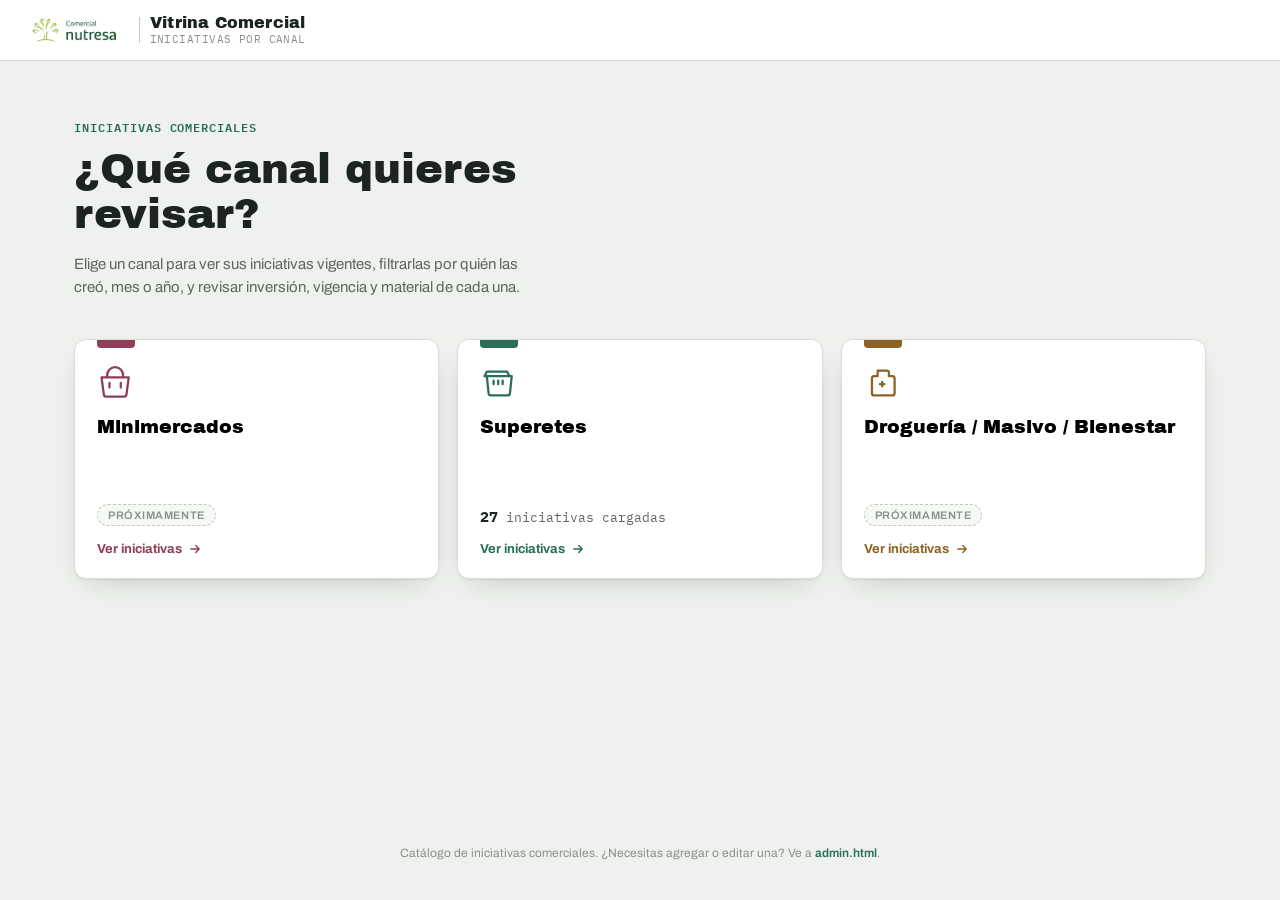
==== index.html @ c522c648 "Vitrina Comercial: catálogo de iniciativas comerciales por canal Sitio estático (como catalogo-biene" ====
<!DOCTYPE html>
<html lang="es">
<head>
  <meta charset="UTF-8" />
  <meta name="viewport" content="width=device-width, initial-scale=1.0" />
  <title>Vitrina Comercial</title>
  <link rel="manifest" href="manifest.json" />
  <meta name="theme-color" content="#2B6E58" />
  <link rel="icon" href="icons/icon-192.png" />
  <link rel="apple-touch-icon" href="icons/icon-192.png" />
  <link rel="preconnect" href="https://fonts.googleapis.com">
  <link rel="stylesheet" href="https://fonts.googleapis.com/css2?family=Archivo:wght@400;500;600;700&family=Archivo+Black&family=IBM+Plex+Mono:wght@400;500;600&display=swap">
  <link rel="stylesheet" href="css/style.css" />
</head>
<body>
  <div id="app"></div>
  <script src="js/app.js"></script>
</body>
</html>
---- css/style.css ----
:root{
  --bg:#EEF1ED; --surface:#FFFFFF; --surface-2:#F6F8F4; --surface-3:#E7EBE3;
  --ink:#1B2420; --ink-dim:#5C655E; --ink-faint:#8A9189;
  --line:#D9DED3; --line-strong:#C2C9BC;
  --accent:#2B6E58; --accent-dim:#DCEAE3; --accent-ink:#FFFFFF;
  --push:#B5661F; --push-bg:#F7E6D3;
  --pull:#33548F; --pull-bg:#DFE6F3;
  --pushpull:#71408F; --pushpull-bg:#ECDFF2;
  --na:#6B726A; --na-bg:#E6E9E2;
  --trade:#2B6E58; --trade-bg:#DCEAE3;
  --negocio:#8F3F55; --negocio-bg:#F2DEE4;
  --regional:#8C6324; --regional-bg:#F0E3C9;
  --danger:#A13838; --danger-bg:#F6DEDE;
  --shadow:0 1px 2px rgba(27,36,32,.07),0 10px 28px -14px rgba(27,36,32,.28);
  --radius:12px;
}

*{box-sizing:border-box;}
html,body{height:100%;}
body{
  margin:0; background:var(--bg); color:var(--ink);
  font-family:'Archivo',system-ui,sans-serif;
  -webkit-font-smoothing:antialiased;
}
h1,h2,h3{font-family:'Archivo Black',system-ui,sans-serif; font-weight:400; margin:0;}
.mono{font-family:'IBM Plex Mono',ui-monospace,monospace; font-variant-numeric:tabular-nums;}
a{color:inherit;}
button{font-family:inherit;}
::selection{background:var(--accent); color:var(--accent-ink);}
:focus-visible{outline:2px solid var(--accent); outline-offset:2px;}
@media (prefers-reduced-motion: reduce){ *{animation-duration:.001ms !important; transition-duration:.001ms !important;} }

#app{min-height:100vh; display:flex; flex-direction:column;}

.topbar{
  display:flex; align-items:center; gap:14px;
  padding:14px 22px; border-bottom:1px solid var(--line);
  background:var(--surface); position:sticky; top:0; z-index:20;
}
.brand{display:flex; align-items:center; gap:10px; cursor:pointer; background:none; border:none; padding:0; color:inherit;}
.brand-logo{height:30px; width:auto; flex:none;}
.brand-div{width:1px; height:26px; background:var(--line-strong);}
.brand-name{font-family:'Archivo Black'; font-size:16px; letter-spacing:.2px;}
.brand-sub{font-size:11px; color:var(--ink-faint); font-family:'IBM Plex Mono'; letter-spacing:.04em; text-transform:uppercase;}
.topbar-spacer{flex:1;}
.back-btn{
  display:flex; align-items:center; gap:7px; border:1px solid var(--line-strong);
  background:var(--surface); color:var(--ink); border-radius:999px; padding:8px 14px 8px 10px;
  font-size:13px; font-weight:600; cursor:pointer;
}
.back-btn:hover{border-color:var(--accent); color:var(--accent);}

main{flex:1; width:100%;}

/* home */
.home{max-width:1180px; margin:0 auto; padding:56px 24px 80px;}
.home-head{max-width:640px; margin-bottom:40px;}
.home-eyebrow{font-family:'IBM Plex Mono'; font-size:12px; letter-spacing:.08em; text-transform:uppercase; color:var(--accent); margin-bottom:10px; font-weight:600;}
.home-title{font-size:clamp(28px,4vw,42px); line-height:1.08; margin-bottom:12px;}
.home-desc{color:var(--ink-dim); font-size:15px; line-height:1.55; max-width:52ch;}

.segment-grid{display:grid; grid-template-columns:repeat(3,1fr); gap:18px;}
@media (max-width:860px){.segment-grid{grid-template-columns:1fr;}}

.segment-card{
  position:relative; text-align:left; cursor:pointer;
  background:var(--surface); border:1px solid var(--line); border-radius:var(--radius);
  padding:26px 22px 22px; display:flex; flex-direction:column; gap:16px;
  min-height:240px; box-shadow:var(--shadow);
  transition:transform .15s ease, border-color .15s ease;
}
.segment-card:hover{transform:translateY(-3px); border-color:var(--seg-color,var(--accent));}
.segment-tab{position:absolute; top:0; left:22px; width:38px; height:8px; border-radius:0 0 4px 4px; background:var(--seg-color,var(--accent));}
.segment-icon{width:34px; height:34px; color:var(--seg-color,var(--accent));}
.segment-name{font-family:'Archivo Black'; font-size:19px; line-height:1.15;}
.segment-meta{flex:1;}
.segment-count{font-family:'IBM Plex Mono'; font-size:13px; color:var(--ink-dim);}
.segment-count b{color:var(--ink); font-size:15px;}
.segment-empty-tag{
  display:inline-flex; align-items:center; gap:6px; font-size:11px; font-weight:600;
  text-transform:uppercase; letter-spacing:.05em; color:var(--ink-faint);
  background:var(--surface-2); border:1px dashed var(--line-strong); border-radius:999px; padding:4px 10px;
}
.segment-cta{display:flex; align-items:center; gap:6px; font-size:13px; font-weight:700; color:var(--seg-color,var(--accent));}
.segment-cta svg{width:14px; height:14px;}

/* segment view */
.segview{max-width:1280px; margin:0 auto; padding:26px 22px 90px;}
.segview-head{display:flex; flex-wrap:wrap; align-items:flex-end; justify-content:space-between; gap:18px; margin-bottom:22px;}
.segview-title{font-size:clamp(24px,3.4vw,32px);}
.segview-sub{color:var(--ink-dim); font-size:13.5px; margin-top:6px;}

.kpis{display:flex; gap:10px; flex-wrap:wrap;}
.kpi{background:var(--surface); border:1px solid var(--line); border-radius:10px; padding:10px 16px; min-width:118px;}
.kpi-label{font-size:10.5px; text-transform:uppercase; letter-spacing:.06em; color:var(--ink-faint); font-weight:600;}
.kpi-value{font-family:'IBM Plex Mono'; font-size:18px; font-weight:600; margin-top:2px;}

.toolbar{
  display:flex; flex-wrap:wrap; gap:10px; align-items:center;
  background:var(--surface); border:1px solid var(--line); border-radius:var(--radius);
  padding:12px 14px; margin-bottom:22px; position:sticky; top:65px; z-index:10; box-shadow:var(--shadow);
}
.search-box{display:flex; align-items:center; gap:8px; background:var(--surface-2); border:1px solid var(--line); border-radius:8px; padding:8px 12px; flex:1; min-width:180px;}
.search-box svg{width:15px; height:15px; color:var(--ink-faint); flex:none;}
.search-box input{border:none; background:none; outline:none; font-size:13.5px; color:var(--ink); width:100%; font-family:inherit;}
.search-box input::placeholder{color:var(--ink-faint);}

.pillgroup{display:flex; gap:6px; flex-wrap:wrap;}
.pill{border:1px solid var(--line-strong); background:var(--surface); color:var(--ink-dim); border-radius:999px; padding:7px 13px; font-size:12.5px; font-weight:600; cursor:pointer; display:flex; align-items:center; gap:6px;}
.pill[data-active="true"]{background:var(--pill-color,var(--accent)); border-color:var(--pill-color,var(--accent)); color:var(--accent-ink);}
.pill .dot{width:7px; height:7px; border-radius:50%; background:currentColor;}

.selectbox{border:1px solid var(--line-strong); background:var(--surface); color:var(--ink); border-radius:8px; padding:8px 10px; font-size:12.5px; font-family:inherit; font-weight:600; cursor:pointer;}
.toolbar-spacer{flex:1;}
.btn{display:inline-flex; align-items:center; gap:7px; border:none; border-radius:8px; padding:9px 16px; font-size:13px; font-weight:700; cursor:pointer; white-space:nowrap;}
.btn-primary{background:var(--accent); color:var(--accent-ink);}
.btn-primary:hover{filter:brightness(1.06);}
.btn-ghost{background:var(--surface-2); color:var(--ink); border:1px solid var(--line-strong);}
.btn-ghost:hover{border-color:var(--accent); color:var(--accent);}
.btn svg{width:14px; height:14px;}

.board{display:grid; grid-template-columns:repeat(3,1fr); gap:18px; align-items:start;}
@media (max-width:980px){.board{grid-template-columns:1fr;}}

.lane{background:var(--surface-2); border:1px solid var(--line); border-radius:var(--radius); padding:14px; min-height:120px;}
.lane-head{display:flex; align-items:center; gap:9px; margin-bottom:12px; padding:0 2px;}
.lane-tag{width:10px; height:10px; border-radius:3px; background:var(--lane-color);}
.lane-title{font-weight:700; font-size:14px;}
.lane-count{margin-left:auto; font-family:'IBM Plex Mono'; font-size:11.5px; color:var(--ink-dim); background:var(--surface); border:1px solid var(--line); border-radius:999px; padding:2px 9px;}
.lane-cards{display:flex; flex-direction:column; gap:10px;}
.lane-empty{color:var(--ink-faint); font-size:12.5px; padding:18px 6px; text-align:center; border:1px dashed var(--line-strong); border-radius:8px;}

.card{background:var(--surface); border:1px solid var(--line); border-radius:9px; padding:13px 14px; cursor:pointer; text-align:left; width:100%; display:flex; flex-direction:column; gap:8px; transition:border-color .12s ease, transform .12s ease; box-shadow:var(--shadow);}
.card:hover{border-color:var(--lane-color,var(--accent)); transform:translateY(-1px);}
.card-top{display:flex; align-items:flex-start; justify-content:space-between; gap:8px;}
.card-name{font-size:14px; font-weight:700; line-height:1.3;}
.badge{flex:none; font-size:10.5px; font-weight:700; text-transform:uppercase; letter-spacing:.03em; padding:3px 8px; border-radius:999px; white-space:nowrap;}
.card-meta{display:flex; align-items:center; gap:10px; font-size:11.5px; color:var(--ink-dim);}
.card-meta svg{width:12px; height:12px; vertical-align:-2px; margin-right:3px;}
.inv-flag{display:inline-flex; align-items:center; gap:4px; color:var(--accent); font-weight:600;}

.empty-state{text-align:center; padding:70px 20px; color:var(--ink-dim); max-width:460px; margin:0 auto;}
.empty-state svg{width:40px; height:40px; color:var(--ink-faint); margin-bottom:14px;}
.empty-state h3{font-size:18px; margin-bottom:8px; color:var(--ink);}
.empty-state p{font-size:13.5px; line-height:1.5; margin-bottom:6px;}

.overlay{position:fixed; inset:0; background:rgba(10,14,9,.42); z-index:40; opacity:0; pointer-events:none; transition:opacity .18s ease;}
.overlay[data-open="true"]{opacity:1; pointer-events:auto;}
.drawer{position:fixed; top:0; right:0; height:100%; width:min(460px,100%); background:var(--surface); z-index:41; box-shadow:-18px 0 40px -20px rgba(0,0,0,.4); transform:translateX(100%); transition:transform .2s ease; display:flex; flex-direction:column;}
.drawer[data-open="true"]{transform:translateX(0);}
.drawer-head{display:flex; align-items:flex-start; gap:10px; padding:18px 18px 14px; border-bottom:1px solid var(--line);}
.drawer-head-main{flex:1; min-width:0;}
.drawer-close{border:1px solid var(--line-strong); background:var(--surface-2); border-radius:8px; width:30px; height:30px; display:flex; align-items:center; justify-content:center; cursor:pointer; color:var(--ink); flex:none;}
.drawer-body{flex:1; overflow-y:auto; padding:18px;}
.drawer-foot{padding:14px 18px; border-top:1px solid var(--line); display:flex; gap:10px;}

.tagrow{display:flex; flex-wrap:wrap; gap:7px; margin-top:8px;}
.chip{font-size:11px; font-weight:700; text-transform:uppercase; letter-spacing:.03em; padding:4px 9px; border-radius:999px;}

.dblock{margin-bottom:20px;}
.dblock-label{font-size:11px; text-transform:uppercase; letter-spacing:.06em; color:var(--ink-faint); font-weight:700; margin-bottom:7px;}
.dblock-text{font-size:13.5px; line-height:1.6; color:var(--ink); white-space:pre-wrap;}
.dimg{width:100%; border-radius:8px; border:1px solid var(--line); display:block; margin-bottom:10px; background:var(--surface-2);}
.link-btn{display:inline-flex; align-items:center; gap:8px; background:var(--accent-dim); color:var(--accent); border-radius:8px; padding:10px 14px; font-weight:700; font-size:13px; text-decoration:none; border:1px solid transparent;}
.link-btn:hover{border-color:var(--accent);}
.inv-box{background:var(--surface-2); border:1px solid var(--line); border-radius:9px; padding:12px 14px;}
.inv-amount{font-family:'IBM Plex Mono'; font-size:20px; font-weight:600; color:var(--accent);}
.meta-foot{font-size:11.5px; color:var(--ink-faint); border-top:1px dashed var(--line); padding-top:12px; margin-top:4px;}

.spinner{width:22px; height:22px; border-radius:50%; border:2.5px solid var(--line-strong); border-top-color:var(--accent); animation:spin .7s linear infinite;}
@keyframes spin{to{transform:rotate(360deg);}}
.boot{display:flex; align-items:center; justify-content:center; gap:10px; padding:120px 20px; color:var(--ink-dim); font-size:13.5px;}

.footer-note{max-width:1180px; margin:0 auto; padding:0 24px 40px; color:var(--ink-faint); font-size:12px; text-align:center;}
.footer-note a{color:var(--accent); font-weight:600; text-decoration:none;}
.footer-note a:hover{text-decoration:underline;}

::-webkit-scrollbar{width:10px; height:10px;}
::-webkit-scrollbar-thumb{background:var(--line-strong); border-radius:6px;}
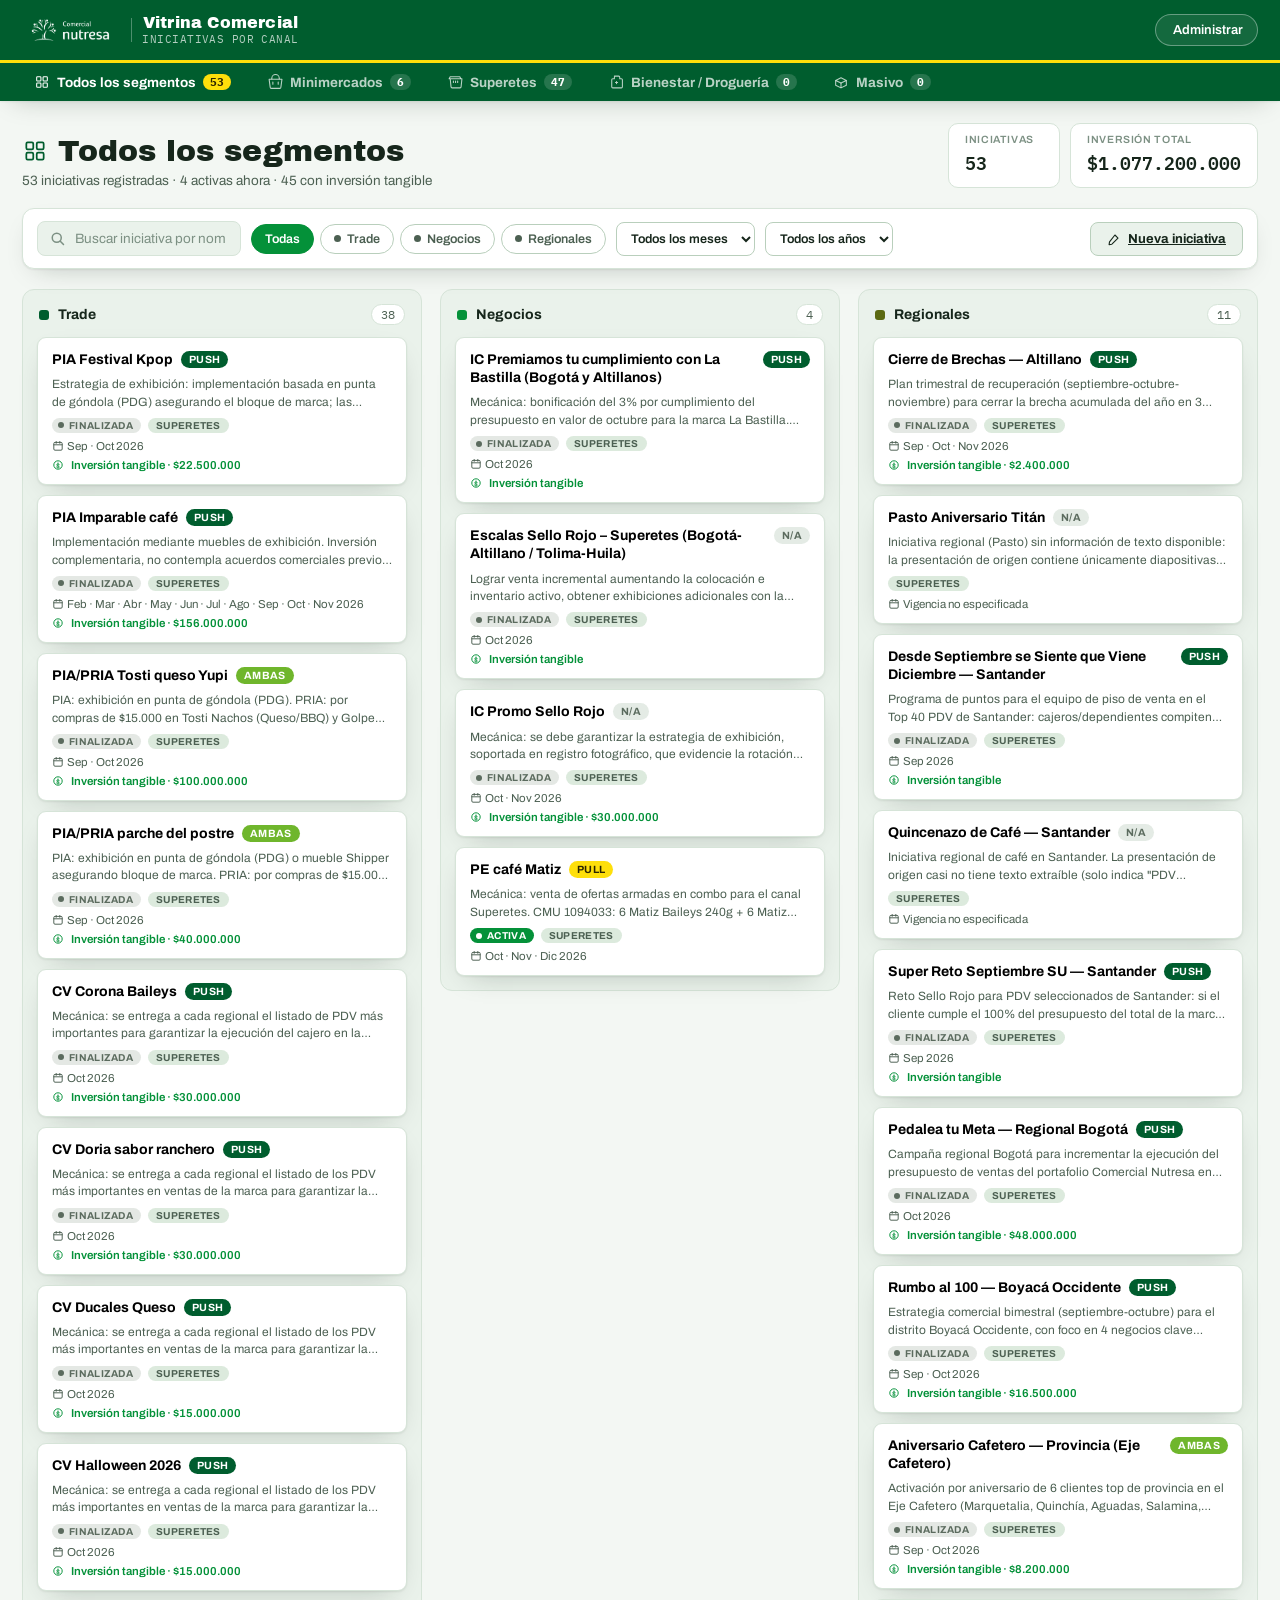
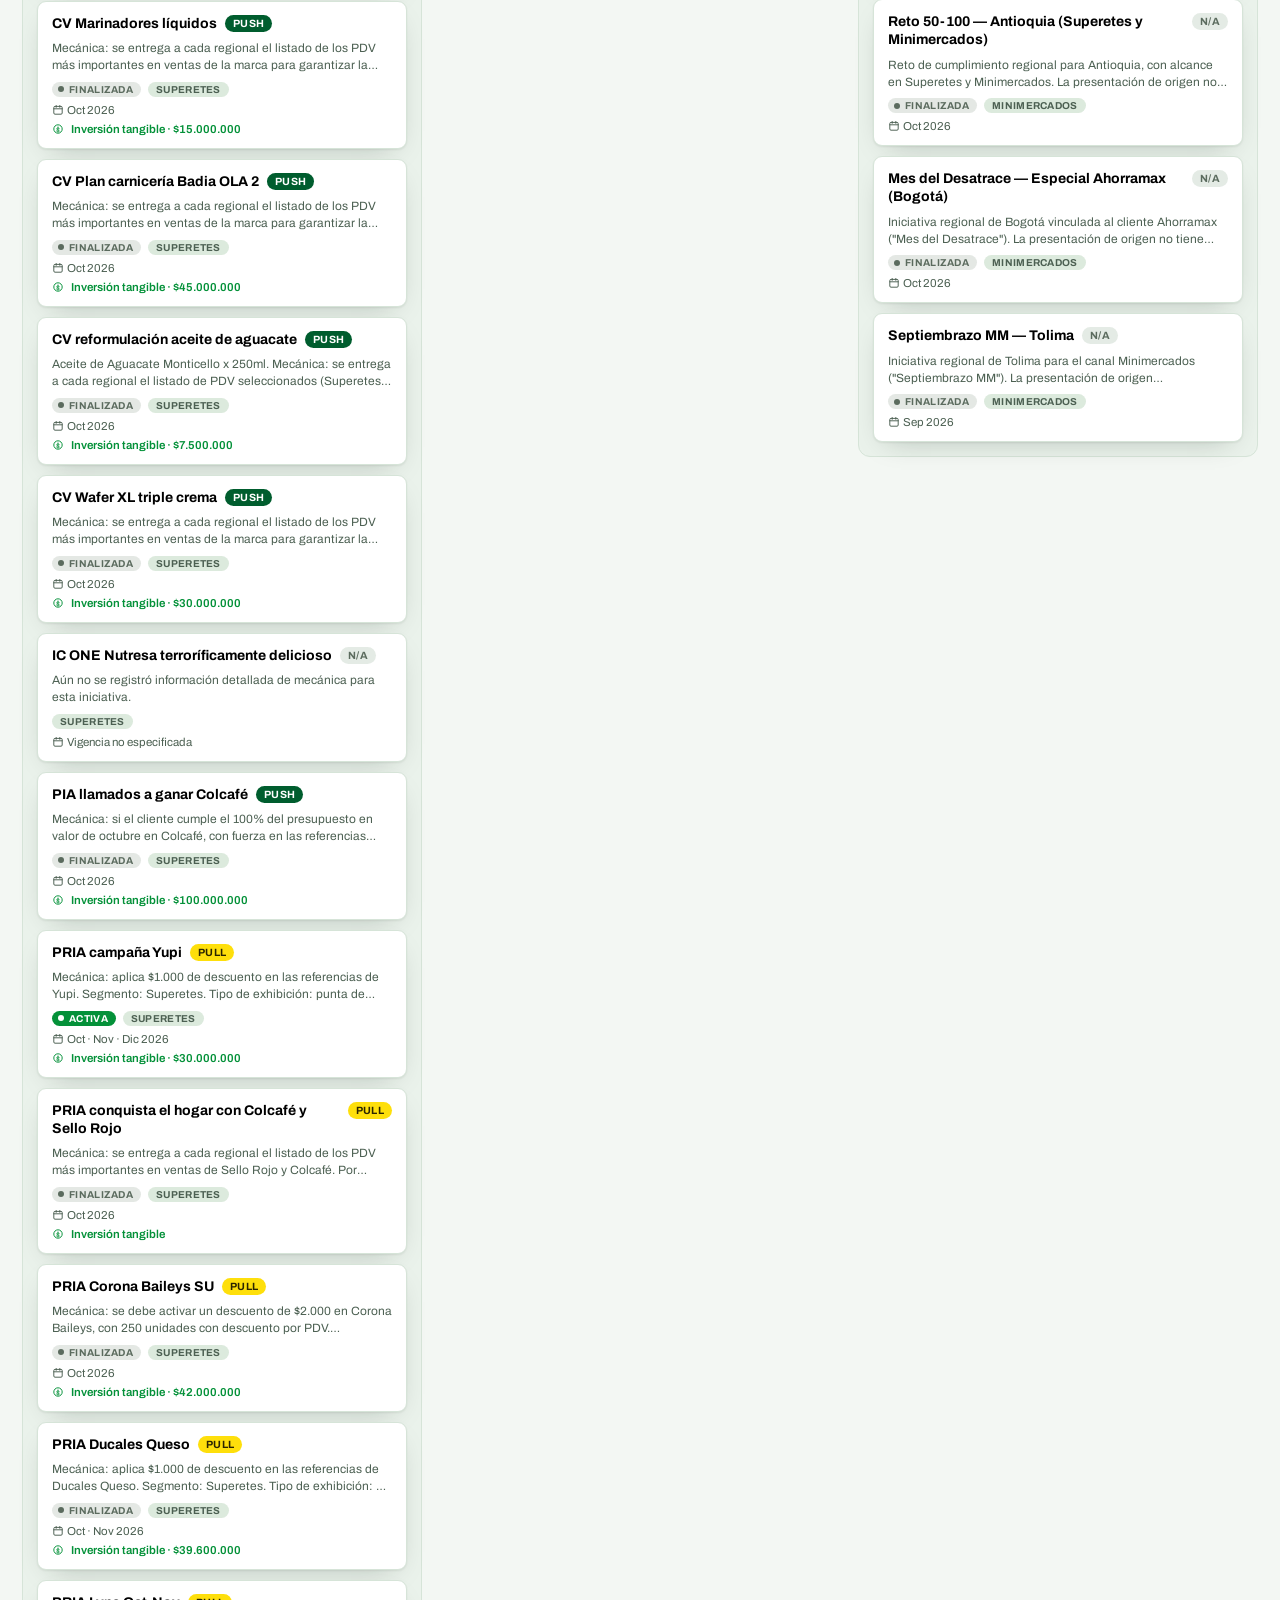
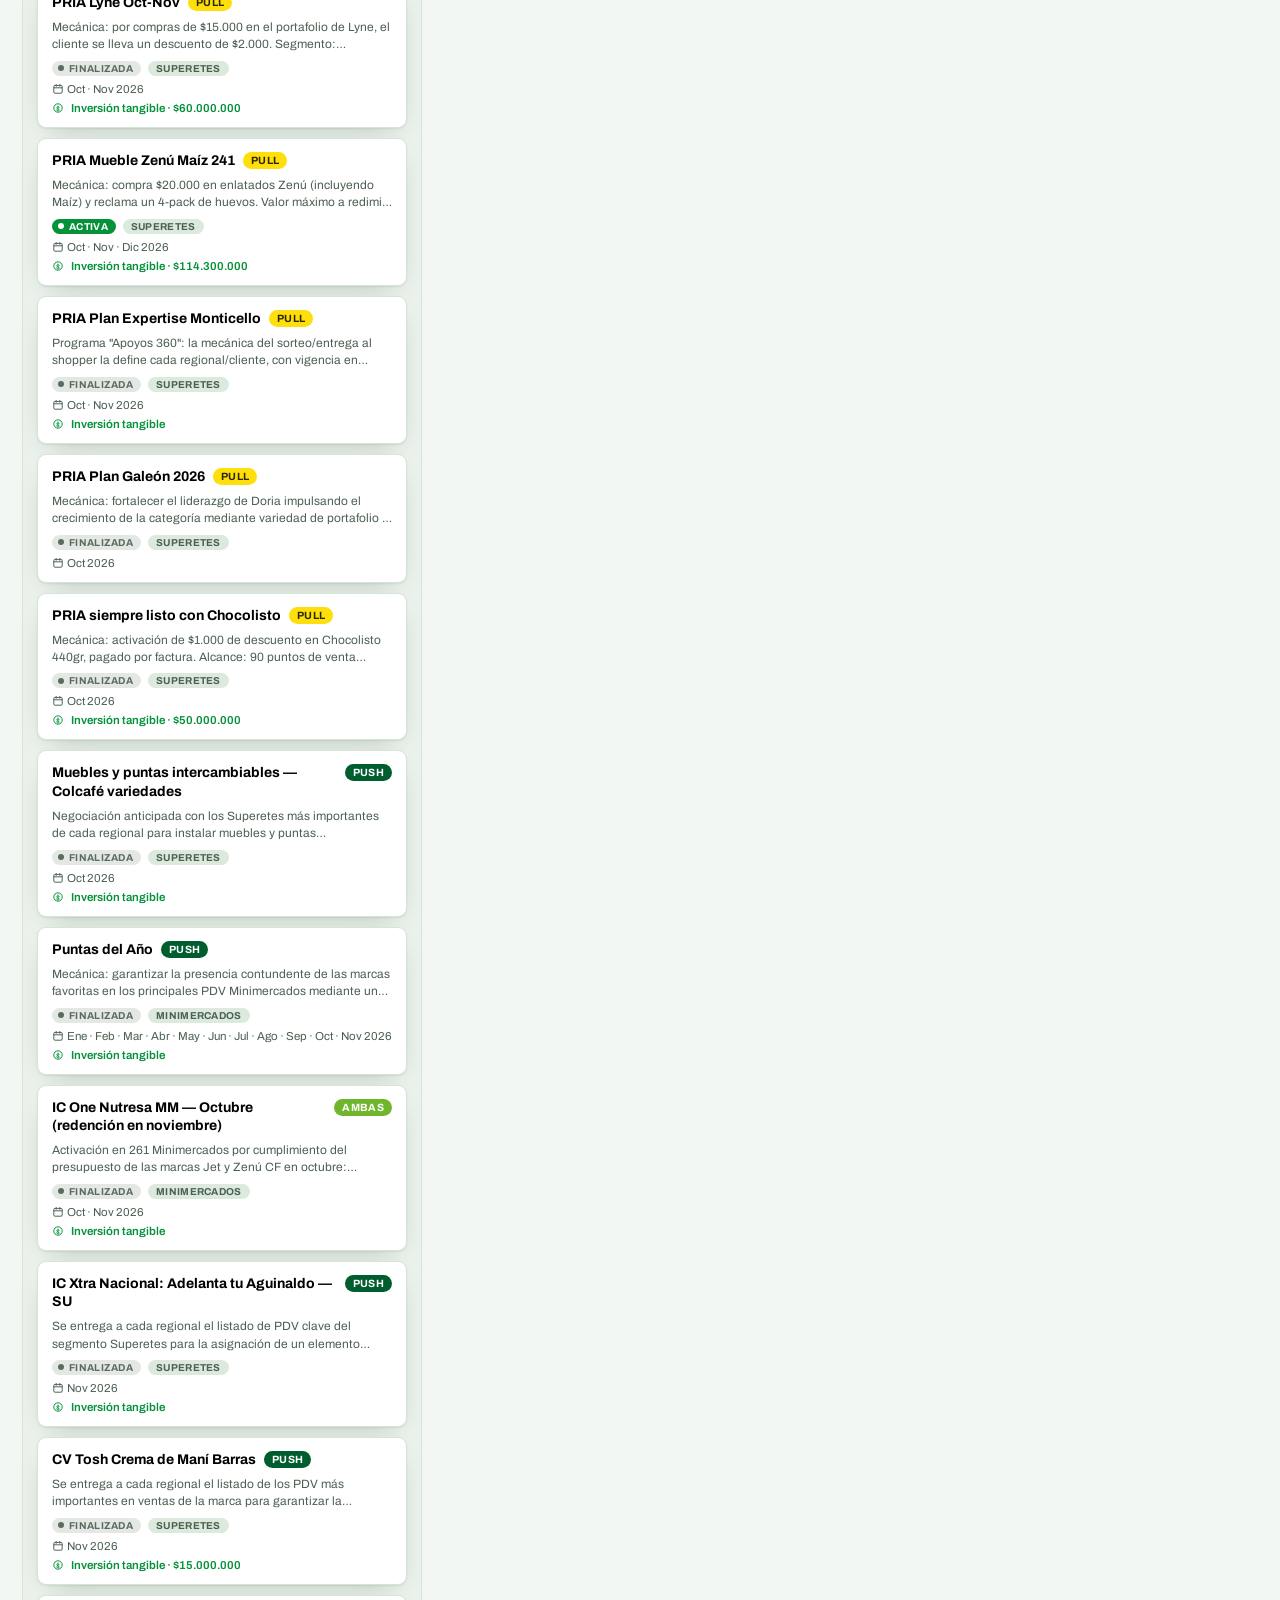
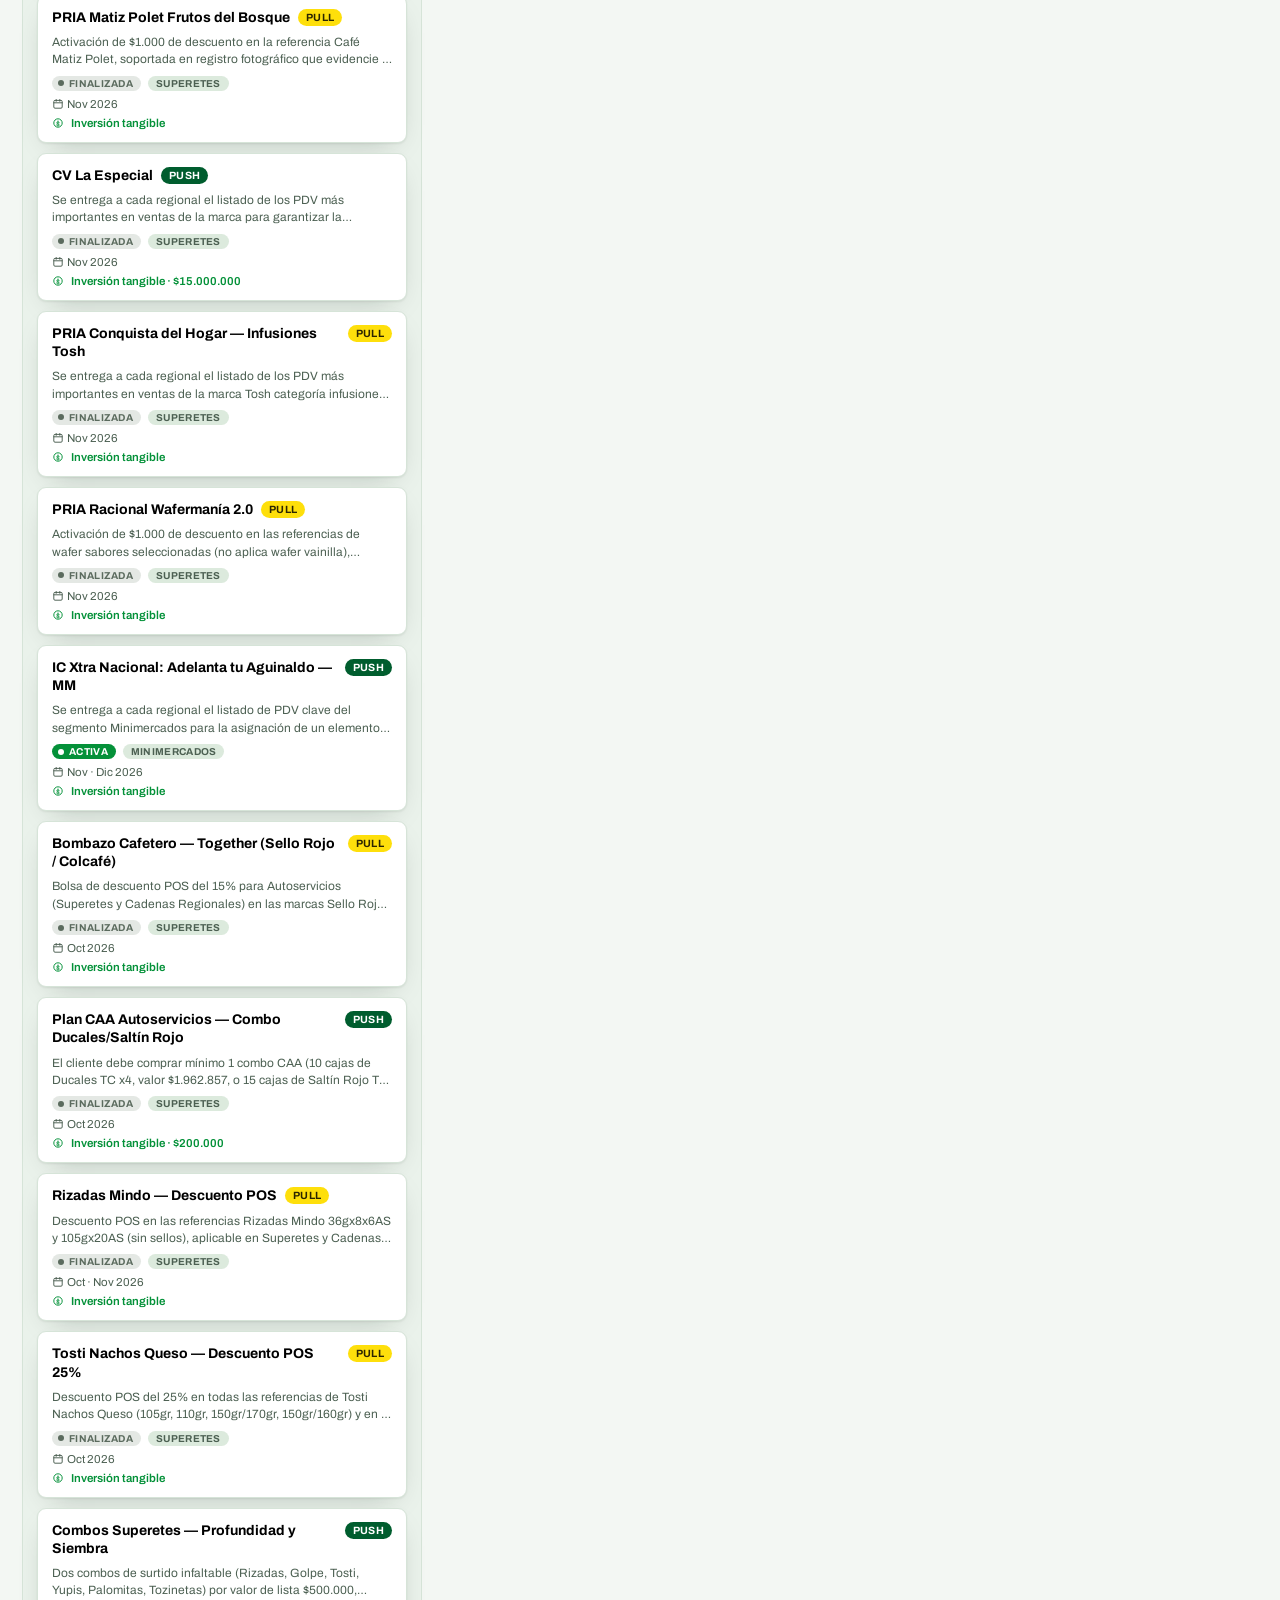
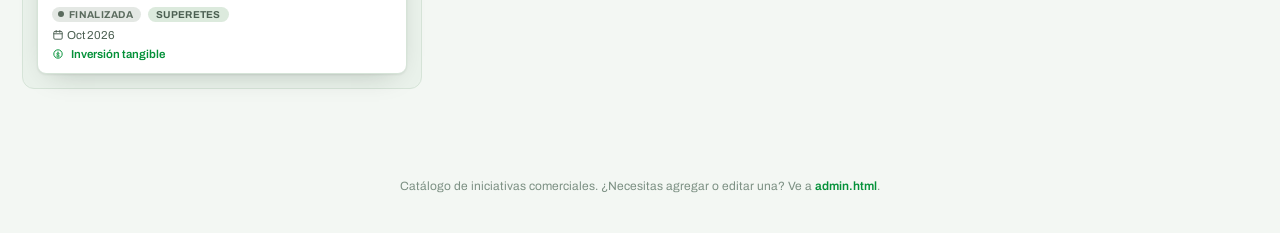
==== commit 03de126a: "Rediseña el sitio con la paleta de marca Nutresa y navegación por pestañas Aplica la guía de marca (" ====
--- a/index.html
+++ b/index.html
@@ -5,7 +5,7 @@
   <meta name="viewport" content="width=device-width, initial-scale=1.0" />
   <title>Vitrina Comercial</title>
   <link rel="manifest" href="manifest.json" />
-  <meta name="theme-color" content="#2B6E58" />
+  <meta name="theme-color" content="#005d2e" />
   <link rel="icon" href="icons/icon-192.png" />
   <link rel="apple-touch-icon" href="icons/icon-192.png" />
   <link rel="preconnect" href="https://fonts.googleapis.com">
--- a/css/style.css
+++ b/css/style.css
@@ -1,18 +1,77 @@
 :root{
-  --bg:#EEF1ED; --surface:#FFFFFF; --surface-2:#F6F8F4; --surface-3:#E7EBE3;
-  --ink:#1B2420; --ink-dim:#5C655E; --ink-faint:#8A9189;
-  --line:#D9DED3; --line-strong:#C2C9BC;
-  --accent:#2B6E58; --accent-dim:#DCEAE3; --accent-ink:#FFFFFF;
-  --push:#B5661F; --push-bg:#F7E6D3;
-  --pull:#33548F; --pull-bg:#DFE6F3;
-  --pushpull:#71408F; --pushpull-bg:#ECDFF2;
-  --na:#6B726A; --na-bg:#E6E9E2;
-  --trade:#2B6E58; --trade-bg:#DCEAE3;
-  --negocio:#8F3F55; --negocio-bg:#F2DEE4;
-  --regional:#8C6324; --regional-bg:#F0E3C9;
+  /* Paleta corporativa Nutresa — valores exactos de la guía de marca */
+  --nutresa-dark:#005d2e; --nutresa-mid:#049139; --nutresa-lime:#c7d421;
+  --nutresa-yellow:#fedf0b; --nutresa-light:#6fb62c;
+  /* Derivado accesible del lima para texto/íconos (el lima puro falla contraste como texto) */
+  --nutresa-olive:#5c6a12;
+
+  --bg:#F3F7F3; --surface:#FFFFFF; --surface-2:#EAF2EB; --surface-3:#DCEADD;
+  --ink:#16261B; --ink-dim:#4C6052; --ink-faint:#7C9083;
+  --line:#D6E4D8; --line-strong:#B9CFBC;
+  --accent:var(--nutresa-mid); --accent-dim:#DCF0E2; --accent-ink:#FFFFFF;
+
+  --push:#FFFFFF; --push-bg:var(--nutresa-dark);
+  --pull:#2B2500; --pull-bg:var(--nutresa-yellow);
+  --ambas:#FFFFFF; --ambas-bg:var(--nutresa-light);
+  --na:#5B6B5E; --na-bg:#E4EBE5;
+
+  --trade:var(--nutresa-dark); --trade-bg:#E1ECE3;
+  --negocio:var(--nutresa-mid); --negocio-bg:#DFF2E4;
+  --regional:var(--nutresa-olive); --regional-bg:#F4F6D4;
+
+  --status-activa:#FFFFFF; --status-activa-bg:var(--nutresa-mid);
+  --status-proxima:#2B2500; --status-proxima-bg:var(--nutresa-yellow);
+  --status-finalizada:#5B6B5E; --status-finalizada-bg:#E4E8E4;
+
   --danger:#A13838; --danger-bg:#F6DEDE;
-  --shadow:0 1px 2px rgba(27,36,32,.07),0 10px 28px -14px rgba(27,36,32,.28);
+  --shadow:0 1px 2px rgba(10,30,16,.07),0 10px 28px -14px rgba(10,30,16,.28);
   --radius:12px;
+}
+@media (prefers-color-scheme: dark){
+  :root:not([data-theme="light"]){
+    --bg:#0E1612; --surface:#16211A; --surface-2:#1C2920; --surface-3:#243226;
+    --ink:#E7EFE8; --ink-dim:#A9BBAD; --ink-faint:#74887A;
+    --line:#2B3A2E; --line-strong:#3C4F3F;
+    --accent:#3FCB7A; --accent-dim:#1C3326; --accent-ink:#06130C;
+
+    --push:#0B1C12; --push-bg:#5FD993;
+    --pull:#2B2500; --pull-bg:var(--nutresa-yellow);
+    --ambas:#0B1C12; --ambas-bg:#8FD95E;
+    --na:#A7AFA2; --na-bg:#242B25;
+
+    --trade:#6FE0A0; --trade-bg:#1C3326;
+    --negocio:#5FD993; --negocio-bg:#1A3024;
+    --regional:#D8E35A; --regional-bg:#2C3016;
+
+    --status-activa:#0B1C12; --status-activa-bg:#5FD993;
+    --status-proxima:#2B2500; --status-proxima-bg:var(--nutresa-yellow);
+    --status-finalizada:#A7AFA2; --status-finalizada-bg:#262B25;
+
+    --danger:#E09292; --danger-bg:#3A2020;
+    --shadow:0 1px 2px rgba(0,0,0,.4),0 10px 28px -14px rgba(0,0,0,.7);
+  }
+}
+:root[data-theme="dark"]{
+  --bg:#0E1612; --surface:#16211A; --surface-2:#1C2920; --surface-3:#243226;
+  --ink:#E7EFE8; --ink-dim:#A9BBAD; --ink-faint:#74887A;
+  --line:#2B3A2E; --line-strong:#3C4F3F;
+  --accent:#3FCB7A; --accent-dim:#1C3326; --accent-ink:#06130C;
+
+  --push:#0B1C12; --push-bg:#5FD993;
+  --pull:#2B2500; --pull-bg:var(--nutresa-yellow);
+  --ambas:#0B1C12; --ambas-bg:#8FD95E;
+  --na:#A7AFA2; --na-bg:#242B25;
+
+  --trade:#6FE0A0; --trade-bg:#1C3326;
+  --negocio:#5FD993; --negocio-bg:#1A3024;
+  --regional:#D8E35A; --regional-bg:#2C3016;
+
+  --status-activa:#0B1C12; --status-activa-bg:#5FD993;
+  --status-proxima:#2B2500; --status-proxima-bg:var(--nutresa-yellow);
+  --status-finalizada:#A7AFA2; --status-finalizada-bg:#262B25;
+
+  --danger:#E09292; --danger-bg:#3A2020;
+  --shadow:0 1px 2px rgba(0,0,0,.4),0 10px 28px -14px rgba(0,0,0,.7);
 }
 
 *{box-sizing:border-box;}
@@ -32,73 +91,61 @@
 
 #app{min-height:100vh; display:flex; flex-direction:column;}
 
+/* ---------- header + tabs ---------- */
 .topbar{
-  display:flex; align-items:center; gap:14px;
-  padding:14px 22px; border-bottom:1px solid var(--line);
-  background:var(--surface); position:sticky; top:0; z-index:20;
+  background:var(--nutresa-dark); color:#fff;
+  position:sticky; top:0; z-index:20; box-shadow:var(--shadow);
+}
+.topbar-inner{
+  display:flex; align-items:center; gap:14px; padding:14px 22px;
+  border-bottom:3px solid var(--nutresa-yellow);
 }
 .brand{display:flex; align-items:center; gap:10px; cursor:pointer; background:none; border:none; padding:0; color:inherit;}
-.brand-logo{height:30px; width:auto; flex:none;}
-.brand-div{width:1px; height:26px; background:var(--line-strong);}
+.brand-logo{height:28px; width:auto; flex:none; filter:brightness(0) invert(1);}
+.brand-div{width:1px; height:24px; background:rgba(255,255,255,.3);}
 .brand-name{font-family:'Archivo Black'; font-size:16px; letter-spacing:.2px;}
-.brand-sub{font-size:11px; color:var(--ink-faint); font-family:'IBM Plex Mono'; letter-spacing:.04em; text-transform:uppercase;}
+.brand-sub{font-size:11px; color:rgba(255,255,255,.7); font-family:'IBM Plex Mono'; letter-spacing:.04em; text-transform:uppercase;}
 .topbar-spacer{flex:1;}
-.back-btn{
-  display:flex; align-items:center; gap:7px; border:1px solid var(--line-strong);
-  background:var(--surface); color:var(--ink); border-radius:999px; padding:8px 14px 8px 10px;
-  font-size:13px; font-weight:600; cursor:pointer;
-}
-.back-btn:hover{border-color:var(--accent); color:var(--accent);}
+.admin-link{
+  display:flex; align-items:center; gap:7px; border:1px solid rgba(255,255,255,.35);
+  background:rgba(255,255,255,.08); color:#fff; border-radius:999px; padding:8px 14px 8px 10px;
+  font-size:13px; font-weight:600; text-decoration:none;
+}
+.admin-link:hover{background:rgba(255,255,255,.18);}
+
+.tabbar{display:flex; gap:4px; padding:0 18px; overflow-x:auto; background:var(--nutresa-dark);}
+.tab{
+  display:flex; align-items:center; gap:7px; padding:11px 16px; border:none; background:none;
+  color:rgba(255,255,255,.72); font-size:13.5px; font-weight:700; cursor:pointer; white-space:nowrap;
+  border-bottom:3px solid transparent; margin-bottom:-3px;
+}
+.tab svg{width:16px; height:16px;}
+.tab .tab-count{
+  font-family:'IBM Plex Mono'; font-size:11px; background:rgba(255,255,255,.15); border-radius:999px;
+  padding:1px 7px; color:#fff;
+}
+.tab[data-active="true"]{color:#fff; border-bottom-color:var(--nutresa-yellow);}
+.tab[data-active="true"] .tab-count{background:var(--nutresa-yellow); color:#2B2500;}
+.tab:hover{color:#fff;}
 
 main{flex:1; width:100%;}
 
-/* home */
-.home{max-width:1180px; margin:0 auto; padding:56px 24px 80px;}
-.home-head{max-width:640px; margin-bottom:40px;}
-.home-eyebrow{font-family:'IBM Plex Mono'; font-size:12px; letter-spacing:.08em; text-transform:uppercase; color:var(--accent); margin-bottom:10px; font-weight:600;}
-.home-title{font-size:clamp(28px,4vw,42px); line-height:1.08; margin-bottom:12px;}
-.home-desc{color:var(--ink-dim); font-size:15px; line-height:1.55; max-width:52ch;}
-
-.segment-grid{display:grid; grid-template-columns:repeat(3,1fr); gap:18px;}
-@media (max-width:860px){.segment-grid{grid-template-columns:1fr;}}
-
-.segment-card{
-  position:relative; text-align:left; cursor:pointer;
-  background:var(--surface); border:1px solid var(--line); border-radius:var(--radius);
-  padding:26px 22px 22px; display:flex; flex-direction:column; gap:16px;
-  min-height:240px; box-shadow:var(--shadow);
-  transition:transform .15s ease, border-color .15s ease;
-}
-.segment-card:hover{transform:translateY(-3px); border-color:var(--seg-color,var(--accent));}
-.segment-tab{position:absolute; top:0; left:22px; width:38px; height:8px; border-radius:0 0 4px 4px; background:var(--seg-color,var(--accent));}
-.segment-icon{width:34px; height:34px; color:var(--seg-color,var(--accent));}
-.segment-name{font-family:'Archivo Black'; font-size:19px; line-height:1.15;}
-.segment-meta{flex:1;}
-.segment-count{font-family:'IBM Plex Mono'; font-size:13px; color:var(--ink-dim);}
-.segment-count b{color:var(--ink); font-size:15px;}
-.segment-empty-tag{
-  display:inline-flex; align-items:center; gap:6px; font-size:11px; font-weight:600;
-  text-transform:uppercase; letter-spacing:.05em; color:var(--ink-faint);
-  background:var(--surface-2); border:1px dashed var(--line-strong); border-radius:999px; padding:4px 10px;
-}
-.segment-cta{display:flex; align-items:center; gap:6px; font-size:13px; font-weight:700; color:var(--seg-color,var(--accent));}
-.segment-cta svg{width:14px; height:14px;}
-
-/* segment view */
-.segview{max-width:1280px; margin:0 auto; padding:26px 22px 90px;}
-.segview-head{display:flex; flex-wrap:wrap; align-items:flex-end; justify-content:space-between; gap:18px; margin-bottom:22px;}
-.segview-title{font-size:clamp(24px,3.4vw,32px);}
+/* ---------- segment view ---------- */
+.segview{max-width:1320px; margin:0 auto; padding:22px 22px 90px;}
+.segview-head{display:flex; flex-wrap:wrap; align-items:flex-end; justify-content:space-between; gap:18px; margin-bottom:20px;}
+.segview-title{font-size:clamp(22px,3vw,30px); display:flex; align-items:center; gap:10px;}
+.segview-title svg{width:26px; height:26px; color:var(--seg-color,var(--nutresa-dark));}
 .segview-sub{color:var(--ink-dim); font-size:13.5px; margin-top:6px;}
 
 .kpis{display:flex; gap:10px; flex-wrap:wrap;}
-.kpi{background:var(--surface); border:1px solid var(--line); border-radius:10px; padding:10px 16px; min-width:118px;}
+.kpi{background:var(--surface); border:1px solid var(--line); border-radius:10px; padding:10px 16px; min-width:112px;}
 .kpi-label{font-size:10.5px; text-transform:uppercase; letter-spacing:.06em; color:var(--ink-faint); font-weight:600;}
 .kpi-value{font-family:'IBM Plex Mono'; font-size:18px; font-weight:600; margin-top:2px;}
 
 .toolbar{
   display:flex; flex-wrap:wrap; gap:10px; align-items:center;
   background:var(--surface); border:1px solid var(--line); border-radius:var(--radius);
-  padding:12px 14px; margin-bottom:22px; position:sticky; top:65px; z-index:10; box-shadow:var(--shadow);
+  padding:12px 14px; margin-bottom:20px; position:sticky; top:98px; z-index:10; box-shadow:var(--shadow);
 }
 .search-box{display:flex; align-items:center; gap:8px; background:var(--surface-2); border:1px solid var(--line); border-radius:8px; padding:8px 12px; flex:1; min-width:180px;}
 .search-box svg{width:15px; height:15px; color:var(--ink-faint); flex:none;}
@@ -130,21 +177,27 @@
 .lane-cards{display:flex; flex-direction:column; gap:10px;}
 .lane-empty{color:var(--ink-faint); font-size:12.5px; padding:18px 6px; text-align:center; border:1px dashed var(--line-strong); border-radius:8px;}
 
-.card{background:var(--surface); border:1px solid var(--line); border-radius:9px; padding:13px 14px; cursor:pointer; text-align:left; width:100%; display:flex; flex-direction:column; gap:8px; transition:border-color .12s ease, transform .12s ease; box-shadow:var(--shadow);}
+.card{background:var(--surface); border:1px solid var(--line); border-radius:9px; padding:13px 14px; cursor:pointer; text-align:left; width:100%; display:flex; flex-direction:column; gap:7px; transition:border-color .12s ease, transform .12s ease; box-shadow:var(--shadow);}
 .card:hover{border-color:var(--lane-color,var(--accent)); transform:translateY(-1px);}
 .card-top{display:flex; align-items:flex-start; justify-content:space-between; gap:8px;}
 .card-name{font-size:14px; font-weight:700; line-height:1.3;}
 .badge{flex:none; font-size:10.5px; font-weight:700; text-transform:uppercase; letter-spacing:.03em; padding:3px 8px; border-radius:999px; white-space:nowrap;}
+.card-resumen{font-size:12px; color:var(--ink-dim); line-height:1.45; display:-webkit-box; -webkit-line-clamp:2; -webkit-box-orient:vertical; overflow:hidden;}
+.card-meta-row{display:flex; align-items:center; flex-wrap:wrap; gap:7px;}
 .card-meta{display:flex; align-items:center; gap:10px; font-size:11.5px; color:var(--ink-dim);}
 .card-meta svg{width:12px; height:12px; vertical-align:-2px; margin-right:3px;}
 .inv-flag{display:inline-flex; align-items:center; gap:4px; color:var(--accent); font-weight:600;}
+.status-dot{display:inline-flex; align-items:center; gap:5px; font-size:10px; font-weight:700; text-transform:uppercase; letter-spacing:.03em; padding:2px 8px 2px 6px; border-radius:999px;}
+.status-dot::before{content:''; width:6px; height:6px; border-radius:50%; background:currentColor;}
+.seg-chip{font-size:10px; font-weight:700; text-transform:uppercase; letter-spacing:.03em; padding:2px 8px; border-radius:999px; background:var(--surface-3); color:var(--ink-dim);}
 
 .empty-state{text-align:center; padding:70px 20px; color:var(--ink-dim); max-width:460px; margin:0 auto;}
 .empty-state svg{width:40px; height:40px; color:var(--ink-faint); margin-bottom:14px;}
 .empty-state h3{font-size:18px; margin-bottom:8px; color:var(--ink);}
 .empty-state p{font-size:13.5px; line-height:1.5; margin-bottom:6px;}
 
-.overlay{position:fixed; inset:0; background:rgba(10,14,9,.42); z-index:40; opacity:0; pointer-events:none; transition:opacity .18s ease;}
+/* ---------- overlay / drawer ---------- */
+.overlay{position:fixed; inset:0; background:rgba(6,16,10,.45); z-index:40; opacity:0; pointer-events:none; transition:opacity .18s ease;}
 .overlay[data-open="true"]{opacity:1; pointer-events:auto;}
 .drawer{position:fixed; top:0; right:0; height:100%; width:min(460px,100%); background:var(--surface); z-index:41; box-shadow:-18px 0 40px -20px rgba(0,0,0,.4); transform:translateX(100%); transition:transform .2s ease; display:flex; flex-direction:column;}
 .drawer[data-open="true"]{transform:translateX(0);}
@@ -171,7 +224,7 @@
 @keyframes spin{to{transform:rotate(360deg);}}
 .boot{display:flex; align-items:center; justify-content:center; gap:10px; padding:120px 20px; color:var(--ink-dim); font-size:13.5px;}
 
-.footer-note{max-width:1180px; margin:0 auto; padding:0 24px 40px; color:var(--ink-faint); font-size:12px; text-align:center;}
+.footer-note{max-width:1320px; margin:0 auto; padding:0 24px 40px; color:var(--ink-faint); font-size:12px; text-align:center;}
 .footer-note a{color:var(--accent); font-weight:600; text-decoration:none;}
 .footer-note a:hover{text-decoration:underline;}
 
